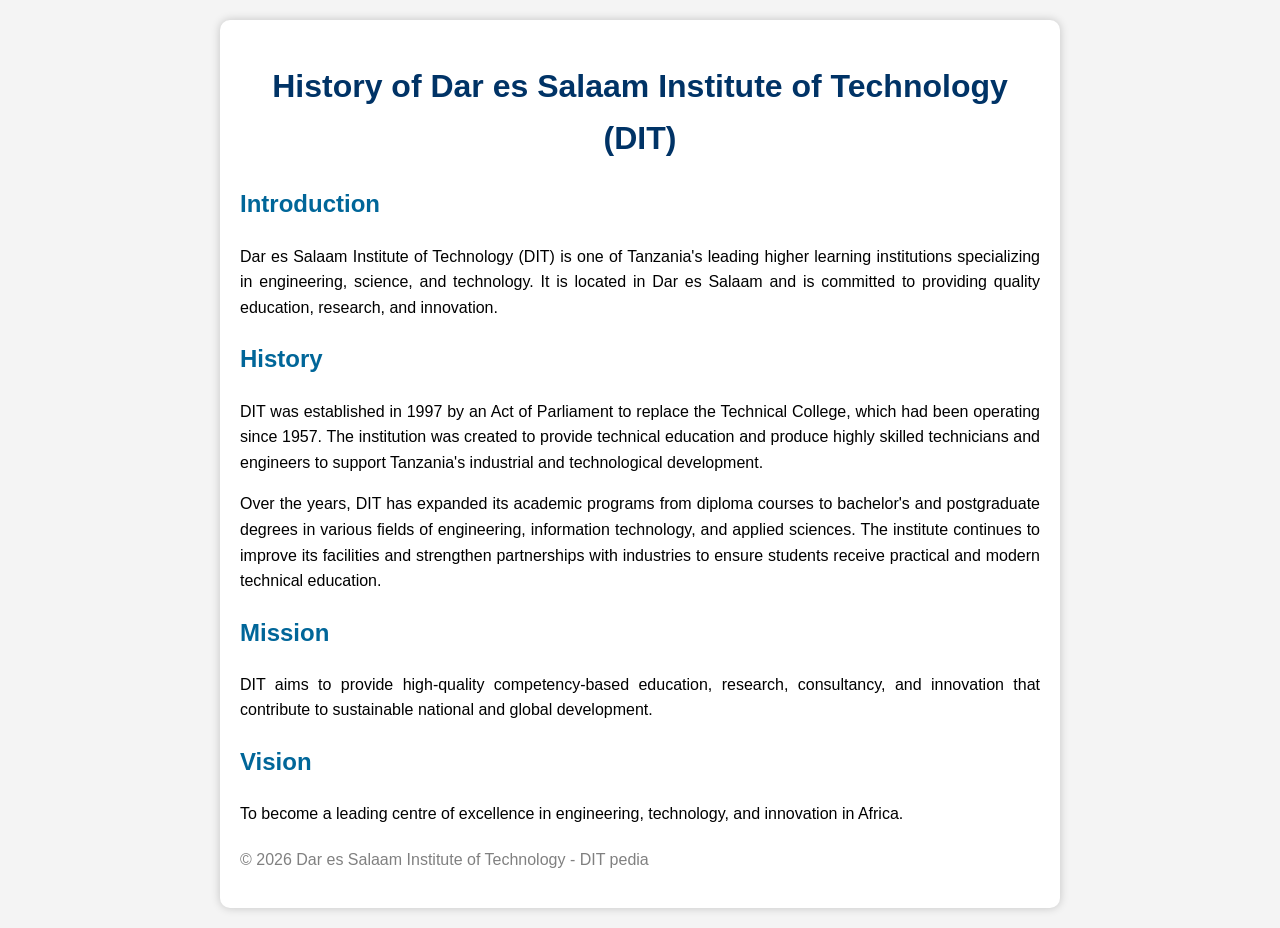
==== index.html @ 34aae6cf "Add files via upload" ====
<!DOCTYPE html>
<html lang="en">
<head>
    <meta charset="UTF-8">
    <meta name="viewport" content="width=device-width, initial-scale=1.0">
    <title>History of Dar es Salaam Institute of Technology (DIT)</title>
    <style>
        body {
            font-family: Arial, sans-serif;
            background-color: #f4f4f4;
            margin: 20px;
            line-height: 1.6;
        }
        .container {
            max-width: 800px;
            margin: auto;
            background: white;
            padding: 20px;
            border-radius: 10px;
            box-shadow: 0 0 10px rgba(0,0,0,0.2);
        }
        h1 {
            color: #003366;
            text-align: center;
        }
        h2 {
            color: #006699;
        }
        p {
            text-align: justify;
        }
        footer {
            text-align: center;
            margin-top: 20px;
            color: gray;
        }
    </style>
</head>
<body>

<div class="container">
    <h1>History of Dar es Salaam Institute of Technology (DIT)</h1>

    <h2>Introduction</h2>
    <p>
        Dar es Salaam Institute of Technology (DIT) is one of Tanzania's leading higher
        learning institutions specializing in engineering, science, and technology.
        It is located in Dar es Salaam and is committed to providing quality education,
        research, and innovation.
    </p>

    <h2>History</h2>
    <p>
        DIT was established in 1997 by an Act of Parliament to replace the Technical
        College, which had been operating since 1957. The institution was created to
        provide technical education and produce highly skilled technicians and engineers
        to support Tanzania's industrial and technological development.
    </p>

    <p>
        Over the years, DIT has expanded its academic programs from diploma courses
        to bachelor's and postgraduate degrees in various fields of engineering,
        information technology, and applied sciences. The institute continues to
        improve its facilities and strengthen partnerships with industries to ensure
        students receive practical and modern technical education.
    </p>

    <h2>Mission</h2>
    <p>
        DIT aims to provide high-quality competency-based education, research,
        consultancy, and innovation that contribute to sustainable national and
        global development.
    </p>

    <h2>Vision</h2>
    <p>
        To become a leading centre of excellence in engineering, technology,
        and innovation in Africa.
    </p>

    <footer>
        <p>&copy; 2026 Dar es Salaam Institute of Technology - DIT pedia</p>
    </footer>
</div>

</body>
</html>
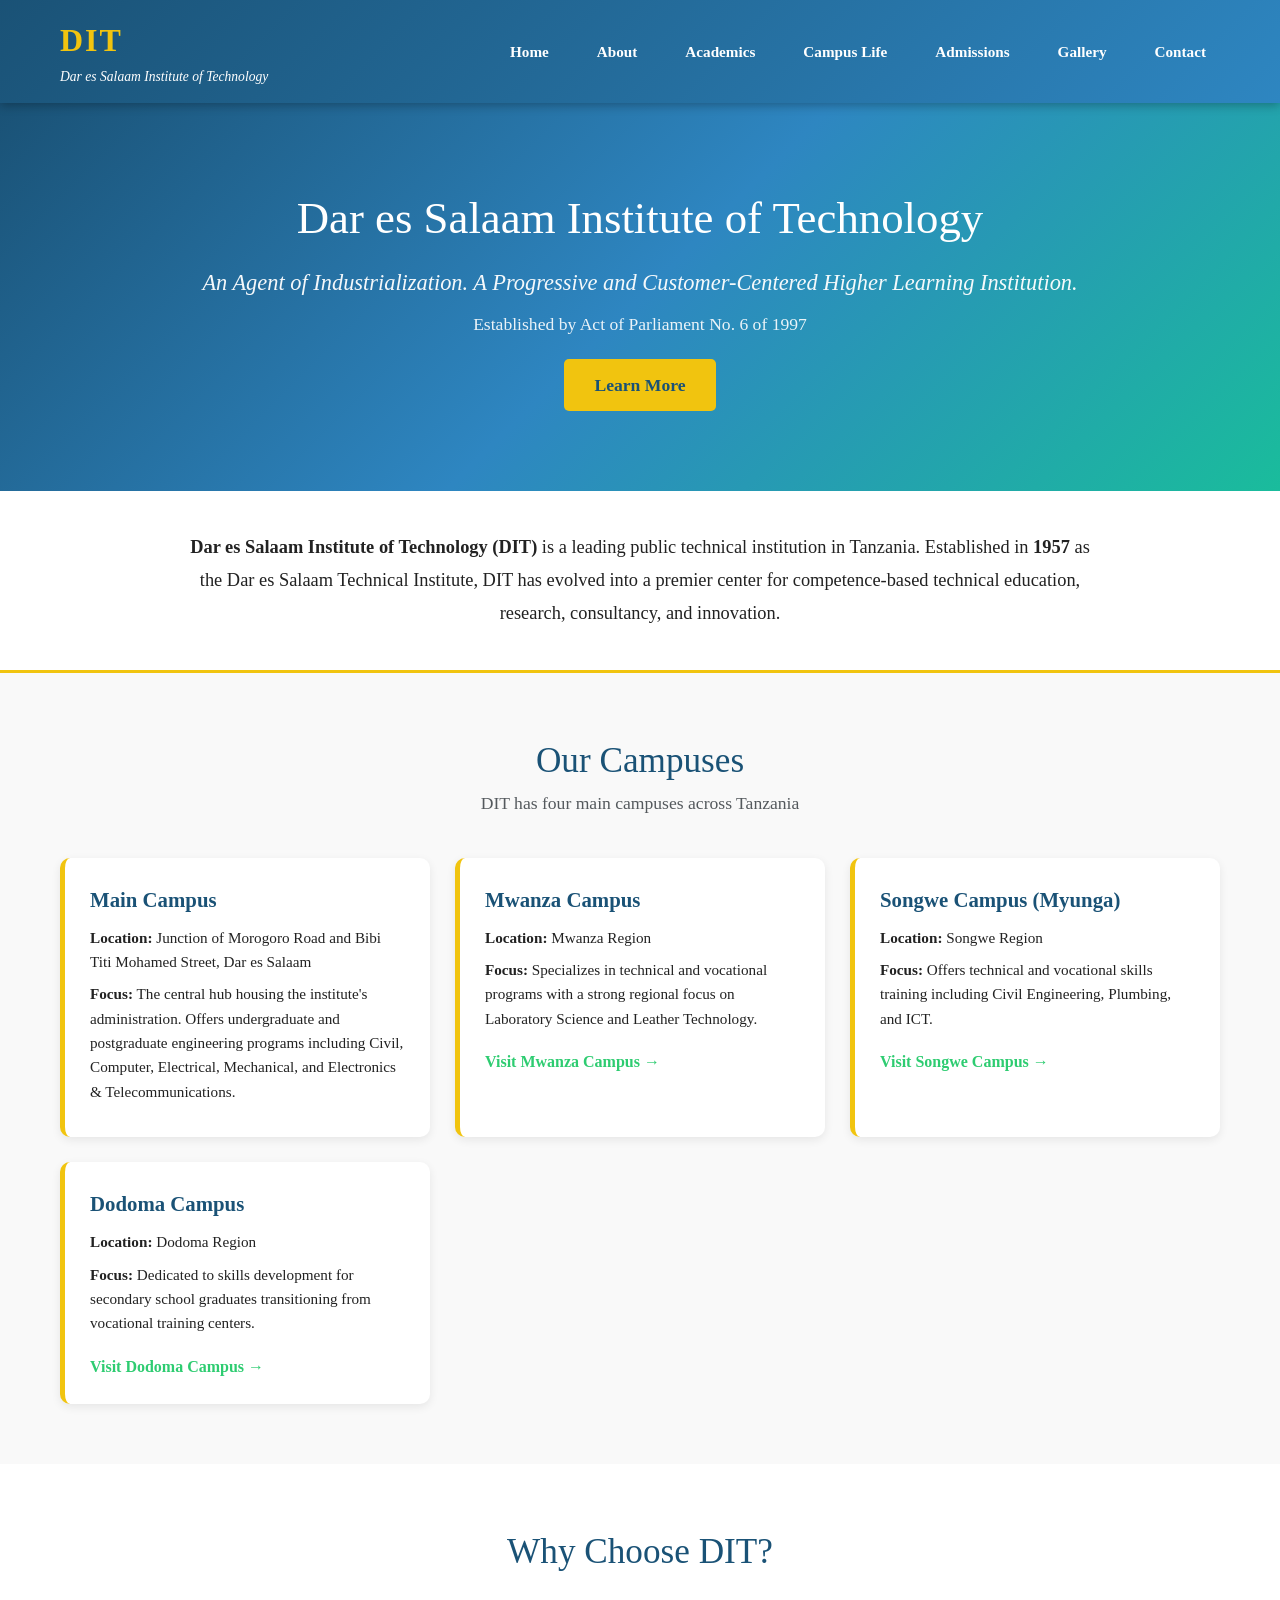
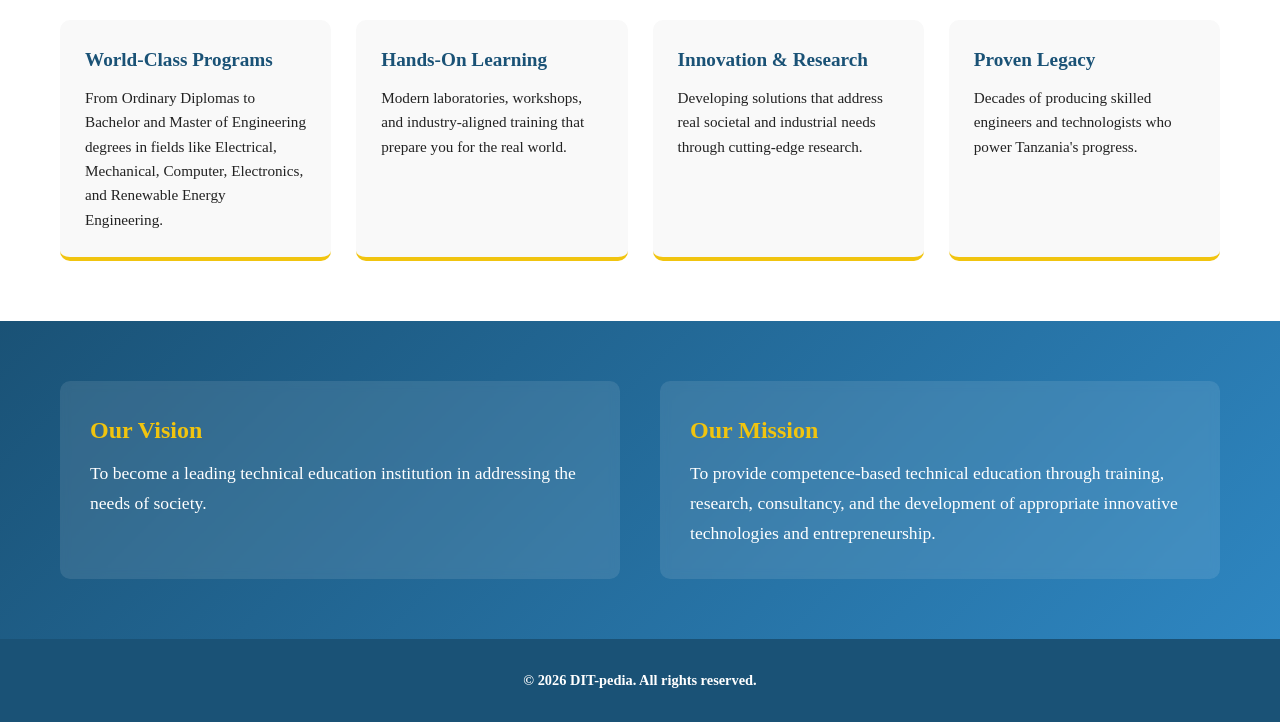
==== commit ffecbf6c: "Rename Home/index.html to index.html" ====
--- a/index.html
+++ b/index.html
@@ -1,87 +1,156 @@
 <!DOCTYPE html>
 <html lang="en">
 <head>
-    <meta charset="UTF-8">
-    <meta name="viewport" content="width=device-width, initial-scale=1.0">
-    <title>History of Dar es Salaam Institute of Technology (DIT)</title>
-    <style>
-        body {
-            font-family: Arial, sans-serif;
-            background-color: #f4f4f4;
-            margin: 20px;
-            line-height: 1.6;
-        }
-        .container {
-            max-width: 800px;
-            margin: auto;
-            background: white;
-            padding: 20px;
-            border-radius: 10px;
-            box-shadow: 0 0 10px rgba(0,0,0,0.2);
-        }
-        h1 {
-            color: #003366;
-            text-align: center;
-        }
-        h2 {
-            color: #006699;
-        }
-        p {
-            text-align: justify;
-        }
-        footer {
-            text-align: center;
-            margin-top: 20px;
-            color: gray;
-        }
-    </style>
+    <meta charset="UTF-8" />
+    <meta name="viewport" content="width=device-width, initial-scale=1.0" />
+    <title>DIT - Dar es Salaam Institute of Technology</title>
+    <link rel="stylesheet" href="css/style.css" />
 </head>
 <body>
 
-<div class="container">
-    <h1>History of Dar es Salaam Institute of Technology (DIT)</h1>
+    <!-- navigation -->
+    <header>
+        <div class="header-container">
+            <div class="logo">
+                <h1>DIT</h1>
+                <span>Dar es Salaam Institute of Technology</span>
+            </div>
+            <nav>
+                <ul>
+                    <li><a href="index.html">Home</a></li>
+                    <li><a href="about.html">About</a></li>
+                    <li><a href="academics.html">Academics</a></li>
+                    <li><a href="campus.html">Campus Life</a></li>
+                    <li><a href="admissions.html">Admissions</a></li>
+                    <li><a href="gallery.html">Gallery</a></li>
+                    <li><a href="contact.html">Contact</a></li>
+                </ul>
+            </nav>
+        </div>
+    </header>
 
-    <h2>Introduction</h2>
-    <p>
-        Dar es Salaam Institute of Technology (DIT) is one of Tanzania's leading higher
-        learning institutions specializing in engineering, science, and technology.
-        It is located in Dar es Salaam and is committed to providing quality education,
-        research, and innovation.
-    </p>
+    <!-- MAIN body -->
+    <main>
 
-    <h2>History</h2>
-    <p>
-        DIT was established in 1997 by an Act of Parliament to replace the Technical
-        College, which had been operating since 1957. The institution was created to
-        provide technical education and produce highly skilled technicians and engineers
-        to support Tanzania's industrial and technological development.
-    </p>
+        <!-- Hero Section -->
+        <section class="hero">
+            <div class="hero-content">
+                <h2>Dar es Salaam Institute of Technology</h2>
+                <p class="tagline">An Agent of Industrialization. A Progressive and Customer-Centered Higher Learning Institution.</p>
+                <p>Established by Act of Parliament No. 6 of 1997</p>
+                <a href="about.html" class="btn">Learn More</a>
+            </div>
+        </section>
 
-    <p>
-        Over the years, DIT has expanded its academic programs from diploma courses
-        to bachelor's and postgraduate degrees in various fields of engineering,
-        information technology, and applied sciences. The institute continues to
-        improve its facilities and strengthen partnerships with industries to ensure
-        students receive practical and modern technical education.
-    </p>
+        <!-- Introductions -->
+        <section class="intro">
+            <div class="container">
+                <p>
+                    <strong>Dar es Salaam Institute of Technology (DIT)</strong> is a leading public technical institution in Tanzania. 
+                    Established in <strong>1957</strong> as the Dar es Salaam Technical Institute, DIT has evolved into a premier center 
+                    for competence-based technical education, research, consultancy, and innovation.
+                </p>
+            </div>
+        </section>
 
-    <h2>Mission</h2>
-    <p>
-        DIT aims to provide high-quality competency-based education, research,
-        consultancy, and innovation that contribute to sustainable national and
-        global development.
-    </p>
+        <!-- Campuses Section -->
+        <section class="campuses">
+            <div class="container">
+                <h2>Our Campuses</h2>
+                <p class="section-sub">DIT has four main campuses across Tanzania</p>
 
-    <h2>Vision</h2>
-    <p>
-        To become a leading centre of excellence in engineering, technology,
-        and innovation in Africa.
-    </p>
+                <div class="campus-grid">
 
+                    <!-- Main Campus -->
+                    <div class="campus-card">
+                        <h3> Main Campus</h3>
+                        <p><strong>Location:</strong> Junction of Morogoro Road and Bibi Titi Mohamed Street, Dar es Salaam</p>
+                        <p><strong>Focus:</strong> The central hub housing the institute's administration. Offers undergraduate and postgraduate engineering programs including Civil, Computer, Electrical, Mechanical, and Electronics & Telecommunications.</p>
+                    </div>
+
+                    <!--  Mwanza Campus -->
+                    <div class="campus-card">
+                        <h3>Mwanza Campus</h3>
+                        <p><strong>Location:</strong> Mwanza Region</p>
+                        <p><strong>Focus:</strong> Specializes in technical and vocational programs with a strong regional focus on Laboratory Science and Leather Technology.</p>
+                        <a href="https://www.dit.ac.tz/stats_webull/campuses/1Mwanza%20Campus" target="_blank" class="campus-link">Visit Mwanza Campus →</a>
+                    </div>
+
+                    <!-- Songwe Campus -->
+                    <div class="campus-card">
+                        <h3>Songwe Campus (Myunga)</h3>
+                        <p><strong>Location:</strong> Songwe Region</p>
+                        <p><strong>Focus:</strong> Offers technical and vocational skills training including Civil Engineering, Plumbing, and ICT.</p>
+                        <a href="https://www.dit.ac.tz/stats_webull/campuses/2Songwe%20Campus" target="_blank" class="campus-link">Visit Songwe Campus →</a>
+                    </div>
+
+                    <!--  Dodoma Campus -->
+                    <div class="campus-card">
+                        <h3> Dodoma Campus</h3>
+                        <p><strong>Location:</strong> Dodoma Region</p>
+                        <p><strong>Focus:</strong> Dedicated to skills development for secondary school graduates transitioning from vocational training centers.</p>
+                        <a href="https://www.dit.ac.tz/stats_webull/campuses/3Dodoma%20Technical%20College" target="_blank" class="campus-link">Visit Dodoma Campus →</a>
+                    </div>
+
+                </div>
+            </div>
+        </section>
+
+        <!-- sababu s -->
+        <section class="why-choose">
+            <div class="container">
+                <h2>Why Choose DIT?</h2>
+                <div class="features-grid">
+
+                    <div class="feature">
+                        <h3> World-Class Programs</h3>
+                        <p>From Ordinary Diplomas to Bachelor and Master of Engineering degrees in fields like Electrical, Mechanical, Computer, Electronics, and Renewable Energy Engineering.</p>
+                    </div>
+
+                    <div class="feature">
+                        <h3> Hands-On Learning</h3>
+                        <p>Modern laboratories, workshops, and industry-aligned training that prepare you for the real world.</p>
+                    </div>
+
+                    <div class="feature">
+                        <h3> Innovation & Research</h3>
+                        <p>Developing solutions that address real societal and industrial needs through cutting-edge research.</p>
+                    </div>
+
+                    <div class="feature">
+                        <h3> Proven Legacy</h3>
+                        <p>Decades of producing skilled engineers and technologists who power Tanzania's progress.</p>
+                    </div>
+
+                </div>
+            </div>
+        </section>
+
+        <!-- Vision na Mission -->
+        <section class="vision-mission">
+            <div class="container">
+                <div class="vm-grid">
+                    <div class="vision">
+                        <h3> Our Vision</h3>
+                        <p>To become a leading technical education institution in addressing the needs of society.</p>
+                    </div>
+                    <div class="mission">
+                        <h3> Our Mission</h3>
+                        <p>To provide competence-based technical education through training, research, consultancy, and the development of appropriate innovative technologies and entrepreneurship.</p>
+                    </div>
+                </div>
+            </div>
+        </section>
+
+    </main>
+
+    <!--  ending -->
     <footer>
-        <p>&copy; 2026 Dar es Salaam Institute of Technology - DIT pedia</p>
+        <div class="footer-container">
+            <p>&copy; 2026 DIT-pedia. All rights reserved.</p>
+          
+        </div>
     </footer>
-</div>
 
 </body>
-</html>+</html>
--- a/css/style.css
+++ b/css/style.css
@@ -0,0 +1,983 @@
+/* ============================================
+   DAR ES SALAAM INSTITUTE OF TECHNOLOGY
+   Main Stylesheet - style.css
+   Tanzanian Colors: Green, Yellow, Black, Blue
+   ============================================ */
+
+/* ===== RESET & BASE ===== */
+* {
+    margin: 0;
+    padding: 0;
+    box-sizing: border-box;
+}
+
+body {
+    font-family: 'Georgia', 'Times New Roman', serif;
+    background: #f5f5f5;
+    color: #222;
+    line-height: 1.6;
+}
+
+a {
+    color: #1a5276;
+    text-decoration: none;
+    transition: color 0.3s ease;
+}
+
+a:hover {
+    color: #2ecc71;
+    text-decoration: underline;
+}
+
+.container {
+    max-width: 1200px;
+    margin: 0 auto;
+    padding: 0 20px;
+}
+
+/* ===== HEADER ===== */
+header {
+    background: linear-gradient(135deg, #1a5276 0%, #2e86c1 100%);
+    padding: 15px 0;
+    position: sticky;
+    top: 0;
+    z-index: 1000;
+    box-shadow: 0 2px 10px rgba(0, 0, 0, 0.3);
+}
+
+.header-container {
+    max-width: 1200px;
+    margin: 0 auto;
+    padding: 0 20px;
+    display: flex;
+    justify-content: space-between;
+    align-items: center;
+    flex-wrap: wrap;
+}
+
+.logo h1 {
+    color: #f1c40f;
+    font-size: 2rem;
+    font-weight: bold;
+    font-family: 'Times New Roman', serif;
+    letter-spacing: 2px;
+}
+
+.logo span {
+    color: #ffffff;
+    font-size: 0.85rem;
+    display: block;
+    font-style: italic;
+}
+
+/* ===== NAVIGATION ===== */
+nav ul {
+    list-style: none;
+    display: flex;
+    gap: 20px;
+    flex-wrap: wrap;
+}
+
+nav ul li a {
+    color: #ffffff;
+    font-weight: bold;
+    font-size: 0.95rem;
+    padding: 8px 14px;
+    border-radius: 5px;
+    transition: all 0.3s ease;
+}
+
+nav ul li a:hover {
+    background: #f1c40f;
+    color: #1a5276;
+    text-decoration: none;
+}
+
+nav ul li a.active {
+    background: #f1c40f;
+    color: #1a5276;
+}
+
+/* ===== PAGE TITLE ===== */
+.page-title {
+    background: linear-gradient(135deg, #1a5276 0%, #2e86c1 100%);
+    color: #ffffff;
+    padding: 50px 0 40px 0;
+    text-align: center;
+}
+
+.page-title h1 {
+    font-size: 2.8rem;
+    font-weight: normal;
+    font-family: 'Times New Roman', serif;
+}
+
+.page-title p {
+    font-size: 1.2rem;
+    opacity: 0.9;
+    margin-top: 8px;
+}
+
+/* ===== BUTTONS ===== */
+.btn {
+    display: inline-block;
+    background: #f1c40f;
+    color: #1a5276;
+    padding: 12px 30px;
+    border-radius: 5px;
+    font-weight: bold;
+    font-size: 1.1rem;
+    transition: all 0.3s ease;
+    border: none;
+    cursor: pointer;
+}
+
+.btn:hover {
+    background: #2ecc71;
+    color: #ffffff;
+    text-decoration: none;
+    transform: translateY(-2px);
+    box-shadow: 0 5px 15px rgba(46, 204, 113, 0.4);
+}
+
+/* ===== HOME PAGE ===== */
+
+/* Hero Section */
+.hero {
+    background: linear-gradient(135deg, #1a5276 0%, #2e86c1 50%, #1abc9c 100%);
+    color: #ffffff;
+    padding: 80px 20px;
+    text-align: center;
+}
+
+.hero-content h2 {
+    font-size: 2.8rem;
+    font-weight: normal;
+    font-family: 'Times New Roman', serif;
+    margin-bottom: 10px;
+}
+
+.hero-content .tagline {
+    font-size: 1.4rem;
+    font-style: italic;
+    margin-bottom: 10px;
+    opacity: 0.95;
+}
+
+.hero-content p {
+    font-size: 1.1rem;
+    margin-bottom: 20px;
+    opacity: 0.9;
+}
+
+/* Intro Section */
+.intro {
+    padding: 40px 0;
+    background: #ffffff;
+    border-bottom: 3px solid #f1c40f;
+}
+
+.intro p {
+    font-size: 1.15rem;
+    text-align: center;
+    max-width: 900px;
+    margin: 0 auto;
+    line-height: 1.8;
+}
+
+/* Campuses Section */
+.campuses {
+    padding: 60px 0;
+    background: #f9f9f9;
+}
+
+.campuses h2 {
+    text-align: center;
+    font-size: 2.2rem;
+    font-weight: normal;
+    font-family: 'Times New Roman', serif;
+    color: #1a5276;
+}
+
+.campuses .section-sub {
+    text-align: center;
+    font-size: 1.1rem;
+    color: #54595d;
+    margin-bottom: 40px;
+}
+
+.campus-grid {
+    display: grid;
+    grid-template-columns: repeat(auto-fit, minmax(280px, 1fr));
+    gap: 25px;
+}
+
+.campus-card {
+    background: #ffffff;
+    padding: 25px;
+    border-radius: 10px;
+    box-shadow: 0 3px 10px rgba(0, 0, 0, 0.08);
+    border-left: 5px solid #f1c40f;
+    transition: all 0.3s ease;
+}
+
+.campus-card:hover {
+    transform: translateY(-5px);
+    box-shadow: 0 8px 25px rgba(0, 0, 0, 0.12);
+}
+
+.campus-card h3 {
+    color: #1a5276;
+    font-size: 1.3rem;
+    margin-bottom: 10px;
+}
+
+.campus-card p {
+    margin-bottom: 8px;
+    font-size: 0.95rem;
+}
+
+.campus-link {
+    display: inline-block;
+    margin-top: 10px;
+    color: #2ecc71;
+    font-weight: bold;
+}
+
+.campus-link:hover {
+    color: #1a5276;
+}
+
+/* Why Choose DIT */
+.why-choose {
+    padding: 60px 0;
+    background: #ffffff;
+}
+
+.why-choose h2 {
+    text-align: center;
+    font-size: 2.2rem;
+    font-weight: normal;
+    font-family: 'Times New Roman', serif;
+    color: #1a5276;
+    margin-bottom: 40px;
+}
+
+.features-grid {
+    display: grid;
+    grid-template-columns: repeat(auto-fit, minmax(250px, 1fr));
+    gap: 25px;
+}
+
+.feature {
+    background: #f9f9f9;
+    padding: 25px;
+    border-radius: 10px;
+    border-bottom: 4px solid #f1c40f;
+    transition: all 0.3s ease;
+}
+
+.feature:hover {
+    background: #1a5276;
+    color: #ffffff;
+    transform: scale(1.02);
+}
+
+.feature:hover h3 {
+    color: #f1c40f;
+}
+
+.feature h3 {
+    color: #1a5276;
+    margin-bottom: 10px;
+    font-size: 1.2rem;
+}
+
+.feature p {
+    font-size: 0.95rem;
+}
+
+/* Vision & Mission */
+.vision-mission {
+    padding: 60px 0;
+    background: linear-gradient(135deg, #1a5276 0%, #2e86c1 100%);
+    color: #ffffff;
+}
+
+.vm-grid {
+    display: grid;
+    grid-template-columns: 1fr 1fr;
+    gap: 40px;
+}
+
+.vision, .mission {
+    background: rgba(255, 255, 255, 0.1);
+    padding: 30px;
+    border-radius: 10px;
+    backdrop-filter: blur(5px);
+}
+
+.vision h3, .mission h3 {
+    color: #f1c40f;
+    font-size: 1.5rem;
+    margin-bottom: 10px;
+}
+
+.vision p, .mission p {
+    font-size: 1.1rem;
+    line-height: 1.7;
+}
+
+/* ===== ABOUT PAGE ===== */
+.overview, .history, .values, .leadership, .accreditation, .campuses-overview {
+    padding: 40px 0;
+    background: #ffffff;
+    border-bottom: 1px solid #eee;
+}
+
+.overview h2, .history h2, .values h2, .leadership h2, 
+.accreditation h2, .campuses-overview h2 {
+    font-size: 1.8rem;
+    font-weight: normal;
+    font-family: 'Times New Roman', serif;
+    color: #1a5276;
+    border-bottom: 3px solid #f1c40f;
+    padding-bottom: 8px;
+    margin-bottom: 20px;
+}
+
+.values ul, .accreditation ul {
+    list-style: none;
+    padding: 0;
+}
+
+.values ul li, .accreditation ul li {
+    padding: 8px 0;
+    border-bottom: 1px solid #eee;
+    font-size: 1rem;
+}
+
+.values ul li:last-child, .accreditation ul li:last-child {
+    border-bottom: none;
+}
+
+/* ===== ACADEMICS PAGE ===== */
+.academics-overview {
+    padding: 40px 0;
+    background: #ffffff;
+}
+
+.academics-overview h2 {
+    font-size: 1.8rem;
+    font-weight: normal;
+    font-family: 'Times New Roman', serif;
+    color: #1a5276;
+    border-bottom: 3px solid #f1c40f;
+    padding-bottom: 8px;
+    margin-bottom: 20px;
+}
+
+.programs-section {
+    padding: 40px 0;
+    background: #ffffff;
+    border-bottom: 1px solid #eee;
+}
+
+.programs-section.alt-bg {
+    background: #f9f9f9;
+}
+
+.programs-section h2 {
+    font-size: 1.8rem;
+    font-weight: normal;
+    font-family: 'Times New Roman', serif;
+    color: #1a5276;
+    margin-bottom: 5px;
+}
+
+.programs-section p {
+    color: #54595d;
+    margin-bottom: 20px;
+}
+
+.program-list {
+    list-style: none;
+    padding: 0;
+    display: grid;
+    grid-template-columns: repeat(auto-fit, minmax(300px, 1fr));
+    gap: 10px;
+}
+
+.program-list li {
+    padding: 10px 15px;
+    background: #f9f9f9;
+    border-radius: 5px;
+    border-left: 4px solid #2ecc71;
+    font-size: 0.95rem;
+    transition: all 0.3s ease;
+}
+
+.program-list li:hover {
+    background: #1a5276;
+    color: #ffffff;
+    border-left-color: #f1c40f;
+}
+
+/* ===== CAMPUS PAGE ===== */
+.campus-detail {
+    padding: 50px 0;
+    background: #ffffff;
+    border-bottom: 1px solid #eee;
+}
+
+.campus-detail.alt-bg {
+    background: #f9f9f9;
+}
+
+.campus-content {
+    display: flex;
+    gap: 40px;
+    align-items: center;
+}
+
+.campus-content.reverse {
+    flex-direction: row-reverse;
+}
+
+.campus-text {
+    flex: 1;
+}
+
+.campus-text h2 {
+    font-size: 1.8rem;
+    font-weight: normal;
+    font-family: 'Times New Roman', serif;
+    color: #1a5276;
+}
+
+.campus-text .campus-location {
+    color: #54595d;
+    font-size: 1rem;
+    margin-bottom: 15px;
+}
+
+.campus-text p {
+    font-size: 1rem;
+    margin-bottom: 15px;
+}
+
+.campus-btn {
+    display: inline-block;
+    background: #1a5276;
+    color: #ffffff;
+    padding: 10px 25px;
+    border-radius: 5px;
+    font-weight: bold;
+    transition: all 0.3s ease;
+}
+
+.campus-btn:hover {
+    background: #f1c40f;
+    color: #1a5276;
+    text-decoration: none;
+}
+
+.campus-image {
+    flex: 0 0 400px;
+}
+
+.campus-image img {
+    width: 100%;
+    height: 250px;
+    object-fit: cover;
+    border-radius: 10px;
+    box-shadow: 0 5px 20px rgba(0, 0, 0, 0.15);
+}
+
+/* Campus Summary */
+.campus-summary {
+    padding: 50px 0;
+    background: linear-gradient(135deg, #1a5276 0%, #2e86c1 100%);
+    color: #ffffff;
+}
+
+.summary-box {
+    text-align: center;
+}
+
+.summary-box h3 {
+    font-size: 1.8rem;
+    font-weight: normal;
+    font-family: 'Times New Roman', serif;
+    margin-bottom: 20px;
+}
+
+.summary-grid {
+    display: grid;
+    grid-template-columns: repeat(auto-fit, minmax(150px, 1fr));
+    gap: 20px;
+    margin-bottom: 20px;
+}
+
+.summary-item {
+    background: rgba(255, 255, 255, 0.1);
+    padding: 15px;
+    border-radius: 8px;
+}
+
+.summary-item strong {
+    display: block;
+    color: #f1c40f;
+}
+
+.summary-item span {
+    font-size: 0.9rem;
+    opacity: 0.9;
+}
+
+.summary-note {
+    font-size: 1.05rem;
+    opacity: 0.95;
+    max-width: 800px;
+    margin: 20px auto 0;
+    font-style: italic;
+}
+
+/* ===== ADMISSIONS PAGE ===== */
+.apply-now {
+    padding: 40px 0;
+    background: #ffffff;
+}
+
+.apply-box {
+    background: linear-gradient(135deg, #2ecc71 0%, #27ae60 100%);
+    color: #ffffff;
+    padding: 40px;
+    text-align: center;
+    border-radius: 10px;
+}
+
+.apply-box h2 {
+    font-size: 2rem;
+    font-family: 'Times New Roman', serif;
+}
+
+.apply-box p {
+    font-size: 1.1rem;
+    margin-bottom: 20px;
+    opacity: 0.95;
+}
+
+.apply-btn {
+    display: inline-block;
+    background: #f1c40f;
+    color: #1a5276;
+    padding: 15px 40px;
+    border-radius: 5px;
+    font-weight: bold;
+    font-size: 1.2rem;
+    transition: all 0.3s ease;
+}
+
+.apply-btn:hover {
+    background: #ffffff;
+    color: #1a5276;
+    text-decoration: none;
+    transform: scale(1.05);
+}
+
+.requirements {
+    padding: 50px 0;
+    background: #f9f9f9;
+}
+
+.requirements h2 {
+    font-size: 2rem;
+    font-weight: normal;
+    font-family: 'Times New Roman', serif;
+    color: #1a5276;
+    text-align: center;
+}
+
+.requirements .section-sub {
+    text-align: center;
+    color: #54595d;
+    margin-bottom: 30px;
+}
+
+.requirement-card {
+    background: #ffffff;
+    padding: 30px;
+    border-radius: 10px;
+    margin-bottom: 25px;
+    box-shadow: 0 3px 10px rgba(0, 0, 0, 0.08);
+    border-left: 5px solid #2ecc71;
+}
+
+.requirement-card h3 {
+    color: #1a5276;
+    font-size: 1.4rem;
+    font-family: 'Times New Roman', serif;
+}
+
+.requirement-card h4 {
+    color: #1a5276;
+    margin-top: 15px;
+    font-size: 1.1rem;
+}
+
+.requirement-card ul {
+    list-style: none;
+    padding: 0;
+}
+
+.requirement-card ul li {
+    padding: 5px 0;
+    padding-left: 20px;
+    position: relative;
+}
+
+.requirement-card ul li::before {
+    content: "▸";
+    position: absolute;
+    left: 0;
+    color: #2ecc71;
+}
+
+.requirement-card ul ul {
+    padding-left: 20px;
+}
+
+.requirement-card .note {
+    background: #fef9e7;
+    padding: 12px 18px;
+    border-radius: 5px;
+    border-left: 4px solid #f1c40f;
+    margin-top: 12px;
+}
+
+/* ===== GALLERY PAGE ===== */
+.gallery-section {
+    padding: 50px 0;
+    background: #ffffff;
+}
+
+.gallery-grid {
+    display: grid;
+    grid-template-columns: repeat(auto-fit, minmax(300px, 1fr));
+    gap: 25px;
+}
+
+.gallery-item {
+    background: #ffffff;
+    border-radius: 10px;
+    overflow: hidden;
+    box-shadow: 0 3px 15px rgba(0, 0, 0, 0.08);
+    transition: all 0.3s ease;
+}
+
+.gallery-item:hover {
+    transform: translateY(-8px);
+    box-shadow: 0 8px 30px rgba(0, 0, 0, 0.15);
+}
+
+.gallery-item img {
+    width: 100%;
+    height: 220px;
+    object-fit: cover;
+    display: block;
+}
+
+.gallery-caption {
+    padding: 15px 20px;
+}
+
+.gallery-caption h3 {
+    color: #1a5276;
+    font-size: 1.1rem;
+    font-family: 'Times New Roman', serif;
+}
+
+.gallery-caption p {
+    color: #54595d;
+    font-size: 0.9rem;
+}
+
+/* ===== CONTACT PAGE ===== */
+.contact-section {
+    padding: 50px 0;
+    background: #ffffff;
+}
+
+.contact-grid {
+    display: grid;
+    grid-template-columns: 1fr 1fr;
+    gap: 40px;
+}
+
+.contact-info h2 {
+    font-size: 1.8rem;
+    font-weight: normal;
+    font-family: 'Times New Roman', serif;
+    color: #1a5276;
+    border-bottom: 3px solid #f1c40f;
+    padding-bottom: 8px;
+    margin-bottom: 20px;
+}
+
+.contact-item {
+    margin-bottom: 25px;
+}
+
+.contact-item h3 {
+    color: #1a5276;
+    font-size: 1.1rem;
+    margin-bottom: 5px;
+}
+
+.contact-item p {
+    font-size: 0.95rem;
+    line-height: 1.8;
+}
+
+.contact-item a {
+    color: #2ecc71;
+    font-weight: bold;
+}
+
+.contact-item a:hover {
+    color: #1a5276;
+}
+
+.social-links {
+    display: flex;
+    gap: 15px;
+    flex-wrap: wrap;
+}
+
+.social-links a {
+    background: #1a5276;
+    color: #ffffff;
+    padding: 8px 18px;
+    border-radius: 5px;
+    font-size: 0.9rem;
+    transition: all 0.3s ease;
+}
+
+.social-links a:hover {
+    background: #f1c40f;
+    color: #1a5276;
+    text-decoration: none;
+}
+
+.contact-item .note {
+    color: #54595d;
+    font-size: 0.85rem;
+    margin-top: 5px;
+    font-style: italic;
+}
+
+/* Map */
+.contact-map h2 {
+    font-size: 1.8rem;
+    font-weight: normal;
+    font-family: 'Times New Roman', serif;
+    color: #1a5276;
+    border-bottom: 3px solid #f1c40f;
+    padding-bottom: 8px;
+    margin-bottom: 20px;
+}
+
+.map-container {
+    border-radius: 10px;
+    overflow: hidden;
+    box-shadow: 0 3px 15px rgba(0, 0, 0, 0.1);
+}
+
+.map-container iframe {
+    display: block;
+}
+
+.map-note {
+    margin-top: 12px;
+    font-size: 0.95rem;
+    color: #54595d;
+}
+
+/* ===== REFERENCE BOX ===== */
+.reference-section {
+    padding: 30px 0 50px 0;
+    background: #f9f9f9;
+}
+
+.reference-box {
+    background: #fef9e7;
+    padding: 20px 25px;
+    border-radius: 8px;
+    border-left: 5px solid #f1c40f;
+}
+
+.reference-box p {
+    margin-bottom: 8px;
+}
+
+.reference-box a {
+    color: #1a5276;
+    font-weight: bold;
+}
+
+.reference-box a:hover {
+    color: #2ecc71;
+}
+
+/* ===== FOOTER ===== */
+footer {
+    background: #1a5276;
+    color: #ffffff;
+    padding: 25px 0;
+    text-align: center;
+}
+
+.footer-container p {
+    margin: 5px 0;
+    font-size: 0.9rem;
+    opacity: 0.85;
+}
+
+.footer-container p:first-child {
+    font-weight: bold;
+    opacity: 1;
+}
+
+/* ===== RESPONSIVE DESIGN ===== */
+@media (max-width: 1024px) {
+    .campus-content {
+        flex-direction: column;
+    }
+    
+    .campus-content.reverse {
+        flex-direction: column;
+    }
+    
+    .campus-image {
+        flex: 1 1 100%;
+        width: 100%;
+    }
+    
+    .contact-grid {
+        grid-template-columns: 1fr;
+    }
+}
+
+@media (max-width: 768px) {
+    /* Header */
+    .header-container {
+        flex-direction: column;
+        text-align: center;
+    }
+    
+    nav ul {
+        justify-content: center;
+        gap: 10px;
+        margin-top: 10px;
+    }
+    
+    nav ul li a {
+        font-size: 0.8rem;
+        padding: 5px 10px;
+    }
+    
+    /* Hero */
+    .hero {
+        padding: 50px 20px;
+    }
+    
+    .hero-content h2 {
+        font-size: 2rem;
+    }
+    
+    .hero-content .tagline {
+        font-size: 1.1rem;
+    }
+    
+    /* Page Title */
+    .page-title h1 {
+        font-size: 2rem;
+    }
+    
+    /* Grids */
+    .vm-grid {
+        grid-template-columns: 1fr;
+    }
+    
+    .program-list {
+        grid-template-columns: 1fr;
+    }
+    
+    .gallery-grid {
+        grid-template-columns: repeat(auto-fit, minmax(250px, 1fr));
+    }
+    
+    /* Campus Image */
+    .campus-image img {
+        height: 200px;
+    }
+    
+    /* Apply Box */
+    .apply-box {
+        padding: 25px;
+    }
+    
+    .apply-box h2 {
+        font-size: 1.5rem;
+    }
+    
+    /* Feature */
+    .feature:hover {
+        transform: none;
+    }
+    
+    /* Gallery Item */
+    .gallery-item img {
+        height: 180px;
+    }
+}
+
+@media (max-width: 480px) {
+    .logo h1 {
+        font-size: 1.5rem;
+    }
+    
+    .hero-content h2 {
+        font-size: 1.5rem;
+    }
+    
+    .page-title h1 {
+        font-size: 1.5rem;
+    }
+    
+    .campus-grid {
+        grid-template-columns: 1fr;
+    }
+    
+    .features-grid {
+        grid-template-columns: 1fr;
+    }
+    
+    .summary-grid {
+        grid-template-columns: 1fr 1fr;
+    }
+    
+    .requirement-card {
+        padding: 20px;
+    }
+    
+    .social-links {
+        gap: 10px;
+    }
+    
+    .social-links a {
+        padding: 6px 12px;
+        font-size: 0.8rem;
+    }
+  }
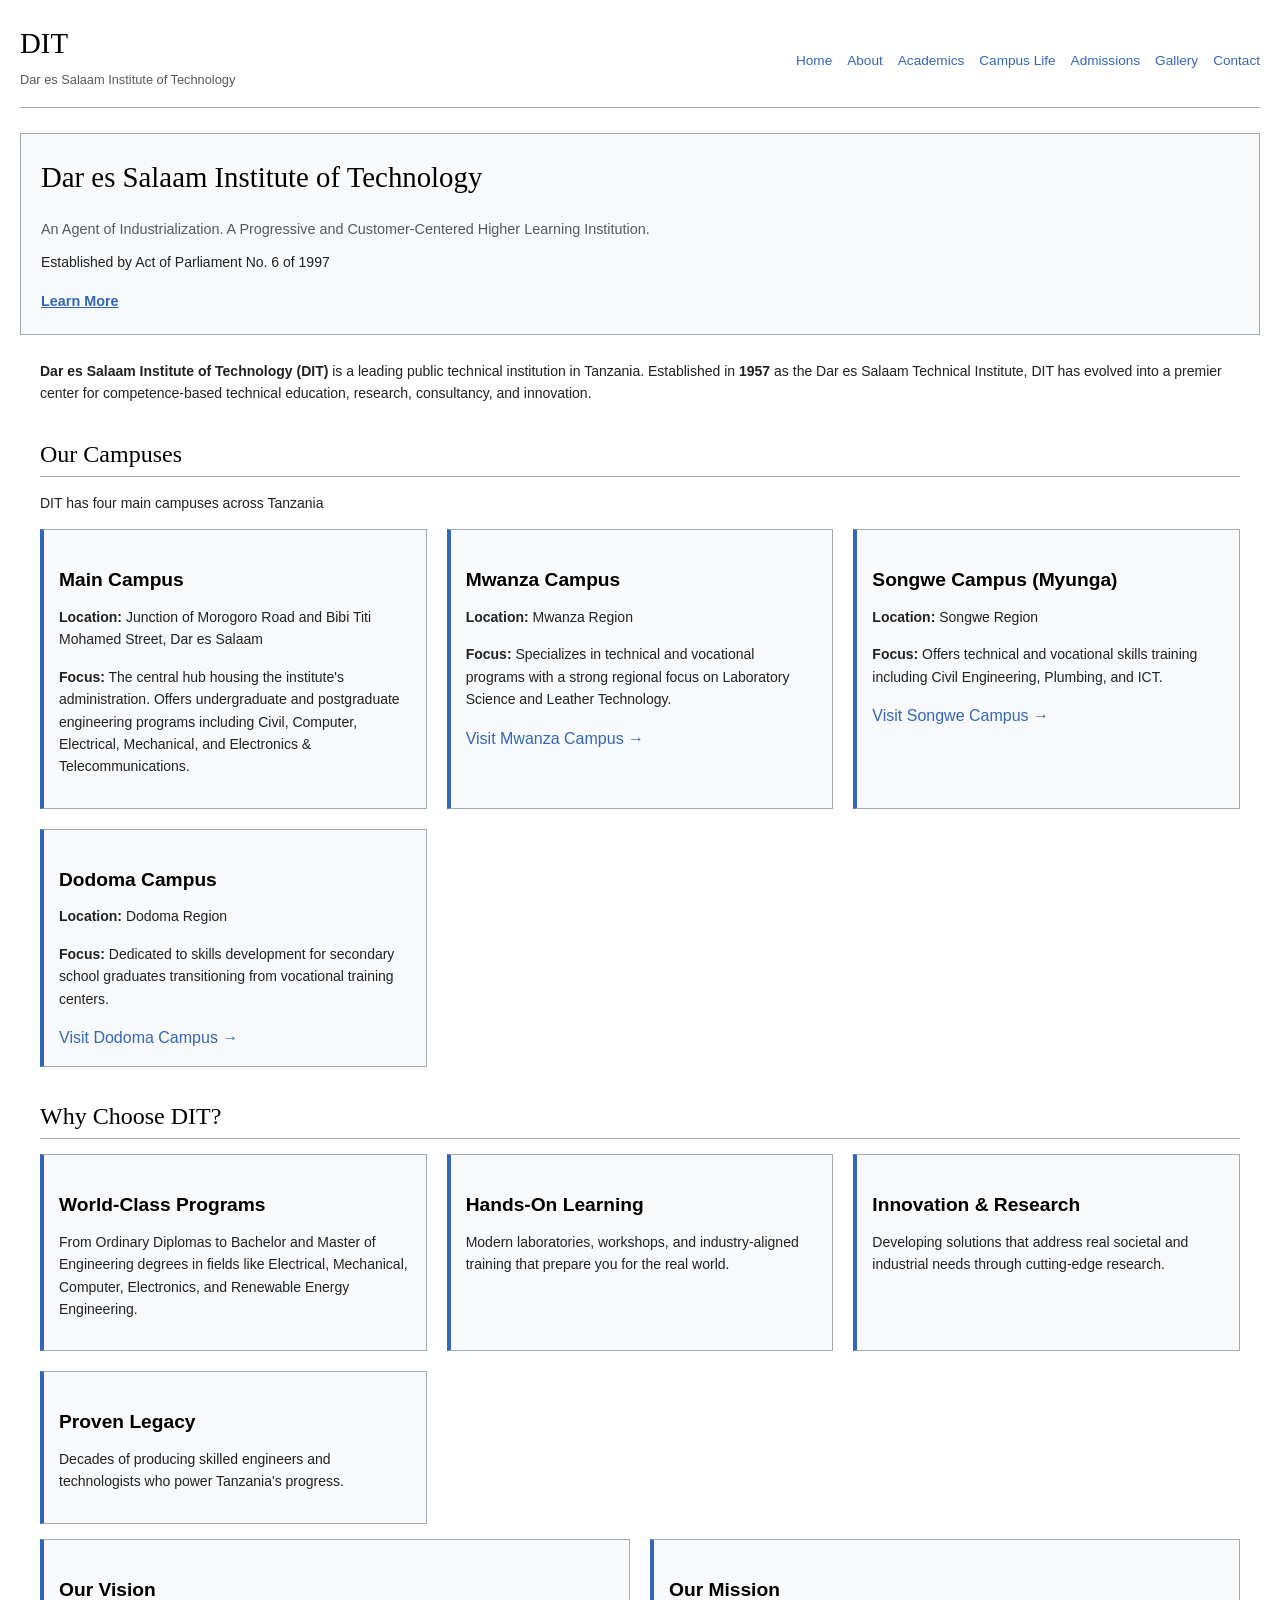
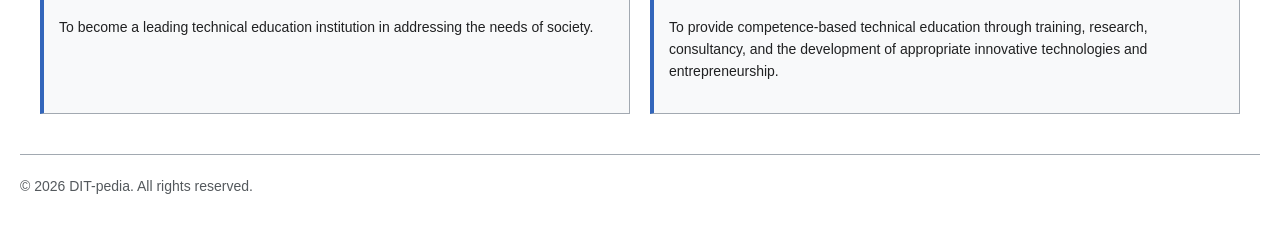
==== commit ac32298c: "Update index.html" ====
--- a/index.html
+++ b/index.html
@@ -29,10 +29,10 @@
         </div>
     </header>
 
-    <!-- MAIN body -->
+    <!-- body-->
     <main>
 
-        <!-- Hero Section -->
+        <!--slogan -->
         <section class="hero">
             <div class="hero-content">
                 <h2>Dar es Salaam Institute of Technology</h2>
--- a/css/style.css
+++ b/css/style.css
@@ -1,7 +1,6 @@
 /* ============================================
    DAR ES SALAAM INSTITUTE OF TECHNOLOGY
-   Main Stylesheet - style.css
-   Tanzanian Colors: Green, Yellow, Black, Blue
+   Wikipedia-Style Minimalistic Stylesheet
    ============================================ */
 
 /* ===== RESET & BASE ===== */
@@ -12,972 +11,210 @@
 }
 
 body {
-    font-family: 'Georgia', 'Times New Roman', serif;
-    background: #f5f5f5;
-    color: #222;
+    font-family: sans-serif; /* Wikipedia uses clean system sans-serif */
+    background-color: #ffffff;
+    color: #202122; /* Wikipedia's exact text color */
     line-height: 1.6;
-}
-
-a {
-    color: #1a5276;
-    text-decoration: none;
-    transition: color 0.3s ease;
-}
-
-a:hover {
-    color: #2ecc71;
-    text-decoration: underline;
+    padding: 20px;
 }
 
 .container {
     max-width: 1200px;
     margin: 0 auto;
-    padding: 0 20px;
-}
-
-/* ===== HEADER ===== */
+    background: #ffffff;
+}
+
+/* ===== LINKS (Classic Wiki Blue) ===== */
+a {
+    color: #36b;
+    text-decoration: none;
+}
+
+a:hover {
+    text-decoration: underline;
+}
+
+a:visited {
+    color: #5b286f;
+}
+
+/* ===== HEADER & NAVIGATION ===== */
 header {
-    background: linear-gradient(135deg, #1a5276 0%, #2e86c1 100%);
-    padding: 15px 0;
-    position: sticky;
-    top: 0;
-    z-index: 1000;
-    box-shadow: 0 2px 10px rgba(0, 0, 0, 0.3);
+    border-bottom: 1px solid #a2a9b1;
+    padding-bottom: 15px;
+    margin-bottom: 25px;
 }
 
 .header-container {
-    max-width: 1200px;
-    margin: 0 auto;
-    padding: 0 20px;
     display: flex;
     justify-content: space-between;
-    align-items: center;
-    flex-wrap: wrap;
+    align-items: flex-end;
 }
 
 .logo h1 {
-    color: #f1c40f;
-    font-size: 2rem;
-    font-weight: bold;
-    font-family: 'Times New Roman', serif;
-    letter-spacing: 2px;
+    font-size: 1.8rem;
+    font-weight: normal;
+    font-family: 'Georgia', serif;
+    color: #000000;
 }
 
 .logo span {
-    color: #ffffff;
-    font-size: 0.85rem;
-    display: block;
-    font-style: italic;
-}
-
-/* ===== NAVIGATION ===== */
+    font-size: 0.8rem;
+    color: #54595d;
+}
+
 nav ul {
     list-style: none;
     display: flex;
-    gap: 20px;
-    flex-wrap: wrap;
+    gap: 15px;
 }
 
 nav ul li a {
-    color: #ffffff;
+    color: #36b;
+    font-size: 0.85rem;
+}
+
+nav ul li a.active {
     font-weight: bold;
-    font-size: 0.95rem;
-    padding: 8px 14px;
-    border-radius: 5px;
-    transition: all 0.3s ease;
-}
-
-nav ul li a:hover {
-    background: #f1c40f;
-    color: #1a5276;
+    color: #202122;
     text-decoration: none;
 }
 
-nav ul li a.active {
-    background: #f1c40f;
-    color: #1a5276;
-}
-
-/* ===== PAGE TITLE ===== */
-.page-title {
-    background: linear-gradient(135deg, #1a5276 0%, #2e86c1 100%);
-    color: #ffffff;
-    padding: 50px 0 40px 0;
-    text-align: center;
-}
-
-.page-title h1 {
-    font-size: 2.8rem;
+/* ===== WIKIPEDIA HEADINGS ===== */
+h2, .overview h2, .history h2, .values h2, .leadership h2, 
+.accreditation h2, .campuses-overview h2, .academics-overview h2,
+.programs-section h2, .requirements h2, .contact-info h2, .contact-map h2 {
+    font-family: 'Georgia', serif;
+    font-size: 1.5rem;
     font-weight: normal;
-    font-family: 'Times New Roman', serif;
-}
-
-.page-title p {
+    color: #000000;
+    border-bottom: 1px solid #a2a9b1; /* Classic Wikipedia section line */
+    padding-bottom: 3px;
+    margin-top: 30px;
+    margin-bottom: 15px;
+    background: none !important; /* Removes AI gradients */
+}
+
+h3 {
     font-size: 1.2rem;
-    opacity: 0.9;
-    margin-top: 8px;
-}
-
-/* ===== BUTTONS ===== */
-.btn {
-    display: inline-block;
-    background: #f1c40f;
-    color: #1a5276;
-    padding: 12px 30px;
-    border-radius: 5px;
     font-weight: bold;
-    font-size: 1.1rem;
-    transition: all 0.3s ease;
-    border: none;
-    cursor: pointer;
-}
-
-.btn:hover {
-    background: #2ecc71;
-    color: #ffffff;
-    text-decoration: none;
-    transform: translateY(-2px);
-    box-shadow: 0 5px 15px rgba(46, 204, 113, 0.4);
-}
-
-/* ===== HOME PAGE ===== */
-
-/* Hero Section */
-.hero {
-    background: linear-gradient(135deg, #1a5276 0%, #2e86c1 50%, #1abc9c 100%);
-    color: #ffffff;
-    padding: 80px 20px;
-    text-align: center;
-}
-
-.hero-content h2 {
-    font-size: 2.8rem;
-    font-weight: normal;
-    font-family: 'Times New Roman', serif;
+    margin-top: 20px;
     margin-bottom: 10px;
-}
-
-.hero-content .tagline {
-    font-size: 1.4rem;
-    font-style: italic;
+    color: #000000;
+}
+
+p {
+    font-size: 0.875rem; /* Wikipedia's standard reading size */
+    margin-bottom: 15px;
+    text-align: left !important;
+}
+
+/* ===== REMOVE HERO BANNERS ===== */
+.hero, .page-title {
+    background: #f8f9fa !important; /* Light grey block instead of flashy colors */
+    color: #202122 !important;
+    padding: 20px !important;
+    border: 1px solid #a2a9b1;
+    text-align: left !important;
+    margin-bottom: 25px;
+}
+
+.hero-content h2, .page-title h1 {
+    font-size: 1.8rem !important;
+    border-bottom: none !important;
+    margin-top: 0;
+}
+
+.tagline {
+    font-size: 0.9rem !important;
+    color: #54595d;
     margin-bottom: 10px;
-    opacity: 0.95;
-}
-
-.hero-content p {
-    font-size: 1.1rem;
-    margin-bottom: 20px;
-    opacity: 0.9;
-}
-
-/* Intro Section */
-.intro {
-    padding: 40px 0;
-    background: #ffffff;
-    border-bottom: 3px solid #f1c40f;
-}
-
-.intro p {
-    font-size: 1.15rem;
-    text-align: center;
-    max-width: 900px;
-    margin: 0 auto;
-    line-height: 1.8;
-}
-
-/* Campuses Section */
-.campuses {
-    padding: 60px 0;
-    background: #f9f9f9;
-}
-
-.campuses h2 {
-    text-align: center;
-    font-size: 2.2rem;
-    font-weight: normal;
-    font-family: 'Times New Roman', serif;
-    color: #1a5276;
-}
-
-.campuses .section-sub {
-    text-align: center;
-    font-size: 1.1rem;
-    color: #54595d;
-    margin-bottom: 40px;
-}
-
-.campus-grid {
-    display: grid;
-    grid-template-columns: repeat(auto-fit, minmax(280px, 1fr));
-    gap: 25px;
-}
-
-.campus-card {
-    background: #ffffff;
-    padding: 25px;
-    border-radius: 10px;
-    box-shadow: 0 3px 10px rgba(0, 0, 0, 0.08);
-    border-left: 5px solid #f1c40f;
-    transition: all 0.3s ease;
-}
-
-.campus-card:hover {
-    transform: translateY(-5px);
-    box-shadow: 0 8px 25px rgba(0, 0, 0, 0.12);
-}
-
-.campus-card h3 {
-    color: #1a5276;
-    font-size: 1.3rem;
-    margin-bottom: 10px;
-}
-
-.campus-card p {
-    margin-bottom: 8px;
-    font-size: 0.95rem;
-}
-
-.campus-link {
-    display: inline-block;
-    margin-top: 10px;
-    color: #2ecc71;
-    font-weight: bold;
-}
-
-.campus-link:hover {
-    color: #1a5276;
-}
-
-/* Why Choose DIT */
-.why-choose {
-    padding: 60px 0;
-    background: #ffffff;
-}
-
-.why-choose h2 {
-    text-align: center;
-    font-size: 2.2rem;
-    font-weight: normal;
-    font-family: 'Times New Roman', serif;
-    color: #1a5276;
-    margin-bottom: 40px;
-}
-
-.features-grid {
-    display: grid;
-    grid-template-columns: repeat(auto-fit, minmax(250px, 1fr));
-    gap: 25px;
-}
-
-.feature {
-    background: #f9f9f9;
-    padding: 25px;
-    border-radius: 10px;
-    border-bottom: 4px solid #f1c40f;
-    transition: all 0.3s ease;
-}
-
-.feature:hover {
-    background: #1a5276;
-    color: #ffffff;
-    transform: scale(1.02);
-}
-
-.feature:hover h3 {
-    color: #f1c40f;
-}
-
-.feature h3 {
-    color: #1a5276;
-    margin-bottom: 10px;
-    font-size: 1.2rem;
-}
-
-.feature p {
-    font-size: 0.95rem;
-}
-
-/* Vision & Mission */
-.vision-mission {
-    padding: 60px 0;
-    background: linear-gradient(135deg, #1a5276 0%, #2e86c1 100%);
-    color: #ffffff;
-}
-
-.vm-grid {
-    display: grid;
-    grid-template-columns: 1fr 1fr;
-    gap: 40px;
-}
-
-.vision, .mission {
-    background: rgba(255, 255, 255, 0.1);
-    padding: 30px;
-    border-radius: 10px;
-    backdrop-filter: blur(5px);
-}
-
-.vision h3, .mission h3 {
-    color: #f1c40f;
-    font-size: 1.5rem;
-    margin-bottom: 10px;
-}
-
-.vision p, .mission p {
-    font-size: 1.1rem;
-    line-height: 1.7;
-}
-
-/* ===== ABOUT PAGE ===== */
-.overview, .history, .values, .leadership, .accreditation, .campuses-overview {
-    padding: 40px 0;
-    background: #ffffff;
-    border-bottom: 1px solid #eee;
-}
-
-.overview h2, .history h2, .values h2, .leadership h2, 
-.accreditation h2, .campuses-overview h2 {
-    font-size: 1.8rem;
-    font-weight: normal;
-    font-family: 'Times New Roman', serif;
-    color: #1a5276;
-    border-bottom: 3px solid #f1c40f;
-    padding-bottom: 8px;
-    margin-bottom: 20px;
-}
-
-.values ul, .accreditation ul {
-    list-style: none;
-    padding: 0;
-}
-
-.values ul li, .accreditation ul li {
-    padding: 8px 0;
-    border-bottom: 1px solid #eee;
-    font-size: 1rem;
-}
-
-.values ul li:last-child, .accreditation ul li:last-child {
-    border-bottom: none;
-}
-
-/* ===== ACADEMICS PAGE ===== */
-.academics-overview {
-    padding: 40px 0;
-    background: #ffffff;
-}
-
-.academics-overview h2 {
-    font-size: 1.8rem;
-    font-weight: normal;
-    font-family: 'Times New Roman', serif;
-    color: #1a5276;
-    border-bottom: 3px solid #f1c40f;
-    padding-bottom: 8px;
-    margin-bottom: 20px;
-}
-
-.programs-section {
-    padding: 40px 0;
-    background: #ffffff;
-    border-bottom: 1px solid #eee;
-}
-
-.programs-section.alt-bg {
-    background: #f9f9f9;
-}
-
-.programs-section h2 {
-    font-size: 1.8rem;
-    font-weight: normal;
-    font-family: 'Times New Roman', serif;
-    color: #1a5276;
-    margin-bottom: 5px;
-}
-
-.programs-section p {
-    color: #54595d;
-    margin-bottom: 20px;
-}
-
-.program-list {
-    list-style: none;
-    padding: 0;
+}
+
+/* ===== WIKIPEDIA INFOBOX STYLE ===== */
+/* This converts cards/grids into clean, informative layouts */
+.campus-grid, .features-grid, .vm-grid, .contact-grid {
     display: grid;
     grid-template-columns: repeat(auto-fit, minmax(300px, 1fr));
-    gap: 10px;
+    gap: 20px;
+    margin-top: 15px;
+}
+
+.campus-card, .feature, .vision, .mission, .requirement-card, .summary-item, .apply-box {
+    background: #f8f9fa !important;
+    border: 1px solid #a2a9b1 !important;
+    border-left: 4px solid #36b !important; /* Subtle blue indicator accent */
+    padding: 15px !important;
+    border-radius: 0px !important; /* Sharp corners like Wiki */
+    box-shadow: none !important; /* No AI shadows */
+    transform: none !important; /* No bouncing effects */
+    transition: none !important;
+    color: #202122 !important;
+}
+
+/* ===== LISTS ===== */
+ul {
+    margin-left: 25px;
+    margin-bottom: 15px;
+    font-size: 0.875rem;
+}
+
+li {
+    margin-bottom: 5px;
+}
+
+.program-list {
+    display: block; /* Turns grid list into standard vertical list */
+    list-style-type: disc;
+    margin-left: 25px;
 }
 
 .program-list li {
-    padding: 10px 15px;
-    background: #f9f9f9;
-    border-radius: 5px;
-    border-left: 4px solid #2ecc71;
-    font-size: 0.95rem;
-    transition: all 0.3s ease;
-}
-
-.program-list li:hover {
-    background: #1a5276;
-    color: #ffffff;
-    border-left-color: #f1c40f;
-}
-
-/* ===== CAMPUS PAGE ===== */
-.campus-detail {
-    padding: 50px 0;
-    background: #ffffff;
-    border-bottom: 1px solid #eee;
-}
-
-.campus-detail.alt-bg {
-    background: #f9f9f9;
-}
-
-.campus-content {
-    display: flex;
-    gap: 40px;
-    align-items: center;
-}
-
-.campus-content.reverse {
-    flex-direction: row-reverse;
-}
-
-.campus-text {
-    flex: 1;
-}
-
-.campus-text h2 {
-    font-size: 1.8rem;
-    font-weight: normal;
-    font-family: 'Times New Roman', serif;
-    color: #1a5276;
-}
-
-.campus-text .campus-location {
-    color: #54595d;
-    font-size: 1rem;
-    margin-bottom: 15px;
-}
-
-.campus-text p {
-    font-size: 1rem;
-    margin-bottom: 15px;
-}
-
-.campus-btn {
-    display: inline-block;
-    background: #1a5276;
-    color: #ffffff;
-    padding: 10px 25px;
-    border-radius: 5px;
-    font-weight: bold;
-    transition: all 0.3s ease;
-}
-
-.campus-btn:hover {
-    background: #f1c40f;
-    color: #1a5276;
-    text-decoration: none;
-}
-
-.campus-image {
-    flex: 0 0 400px;
-}
-
-.campus-image img {
-    width: 100%;
-    height: 250px;
-    object-fit: cover;
-    border-radius: 10px;
-    box-shadow: 0 5px 20px rgba(0, 0, 0, 0.15);
-}
-
-/* Campus Summary */
-.campus-summary {
-    padding: 50px 0;
-    background: linear-gradient(135deg, #1a5276 0%, #2e86c1 100%);
-    color: #ffffff;
-}
-
-.summary-box {
-    text-align: center;
-}
-
-.summary-box h3 {
-    font-size: 1.8rem;
-    font-weight: normal;
-    font-family: 'Times New Roman', serif;
-    margin-bottom: 20px;
-}
-
-.summary-grid {
-    display: grid;
-    grid-template-columns: repeat(auto-fit, minmax(150px, 1fr));
-    gap: 20px;
-    margin-bottom: 20px;
-}
-
-.summary-item {
-    background: rgba(255, 255, 255, 0.1);
-    padding: 15px;
-    border-radius: 8px;
-}
-
-.summary-item strong {
-    display: block;
-    color: #f1c40f;
-}
-
-.summary-item span {
-    font-size: 0.9rem;
-    opacity: 0.9;
-}
-
-.summary-note {
-    font-size: 1.05rem;
-    opacity: 0.95;
-    max-width: 800px;
-    margin: 20px auto 0;
-    font-style: italic;
-}
-
-/* ===== ADMISSIONS PAGE ===== */
-.apply-now {
-    padding: 40px 0;
-    background: #ffffff;
-}
-
-.apply-box {
-    background: linear-gradient(135deg, #2ecc71 0%, #27ae60 100%);
-    color: #ffffff;
-    padding: 40px;
-    text-align: center;
-    border-radius: 10px;
-}
-
-.apply-box h2 {
-    font-size: 2rem;
-    font-family: 'Times New Roman', serif;
-}
-
-.apply-box p {
-    font-size: 1.1rem;
-    margin-bottom: 20px;
-    opacity: 0.95;
-}
-
-.apply-btn {
-    display: inline-block;
-    background: #f1c40f;
-    color: #1a5276;
-    padding: 15px 40px;
-    border-radius: 5px;
-    font-weight: bold;
-    font-size: 1.2rem;
-    transition: all 0.3s ease;
-}
-
-.apply-btn:hover {
-    background: #ffffff;
-    color: #1a5276;
-    text-decoration: none;
-    transform: scale(1.05);
-}
-
-.requirements {
-    padding: 50px 0;
-    background: #f9f9f9;
-}
-
-.requirements h2 {
-    font-size: 2rem;
-    font-weight: normal;
-    font-family: 'Times New Roman', serif;
-    color: #1a5276;
-    text-align: center;
-}
-
-.requirements .section-sub {
-    text-align: center;
-    color: #54595d;
-    margin-bottom: 30px;
-}
-
-.requirement-card {
-    background: #ffffff;
-    padding: 30px;
-    border-radius: 10px;
-    margin-bottom: 25px;
-    box-shadow: 0 3px 10px rgba(0, 0, 0, 0.08);
-    border-left: 5px solid #2ecc71;
-}
-
-.requirement-card h3 {
-    color: #1a5276;
-    font-size: 1.4rem;
-    font-family: 'Times New Roman', serif;
-}
-
-.requirement-card h4 {
-    color: #1a5276;
-    margin-top: 15px;
-    font-size: 1.1rem;
-}
-
-.requirement-card ul {
-    list-style: none;
-    padding: 0;
-}
-
-.requirement-card ul li {
-    padding: 5px 0;
-    padding-left: 20px;
-    position: relative;
-}
-
-.requirement-card ul li::before {
-    content: "▸";
-    position: absolute;
-    left: 0;
-    color: #2ecc71;
-}
-
-.requirement-card ul ul {
-    padding-left: 20px;
-}
-
-.requirement-card .note {
-    background: #fef9e7;
-    padding: 12px 18px;
-    border-radius: 5px;
-    border-left: 4px solid #f1c40f;
-    margin-top: 12px;
-}
-
-/* ===== GALLERY PAGE ===== */
-.gallery-section {
-    padding: 50px 0;
-    background: #ffffff;
-}
-
-.gallery-grid {
-    display: grid;
-    grid-template-columns: repeat(auto-fit, minmax(300px, 1fr));
-    gap: 25px;
+    background: none !important;
+    border: none !important;
+    padding: 2px 0 !important;
+    color: #36b !important;
+}
+
+/* ===== BUTTONS TO TEXT LINKS ===== */
+.btn, .apply-btn, .campus-btn {
+    display: inline-block !important;
+    background: none !important;
+    color: #36b !important;
+    padding: 0 !important;
+    border: none !important;
+    border-radius: 0 !important;
+    font-weight: bold !important;
+    font-size: 0.9rem !important;
+    box-shadow: none !important;
+    transform: none !important;
+    text-decoration: underline !important;
+}
+
+/* ===== IMAGES (Clean Borders) ===== */
+.campus-image img, .gallery-item img {
+    border: 1px solid #a2a9b1;
+    background: #f8f9fa;
+    padding: 3px;
+    border-radius: 0px !important;
+    box-shadow: none !important;
+    max-width: 100%;
 }
 
 .gallery-item {
-    background: #ffffff;
-    border-radius: 10px;
-    overflow: hidden;
-    box-shadow: 0 3px 15px rgba(0, 0, 0, 0.08);
-    transition: all 0.3s ease;
-}
-
-.gallery-item:hover {
-    transform: translateY(-8px);
-    box-shadow: 0 8px 30px rgba(0, 0, 0, 0.15);
-}
-
-.gallery-item img {
-    width: 100%;
-    height: 220px;
-    object-fit: cover;
-    display: block;
-}
-
-.gallery-caption {
-    padding: 15px 20px;
-}
-
-.gallery-caption h3 {
-    color: #1a5276;
-    font-size: 1.1rem;
-    font-family: 'Times New Roman', serif;
-}
-
-.gallery-caption p {
-    color: #54595d;
-    font-size: 0.9rem;
-}
-
-/* ===== CONTACT PAGE ===== */
-.contact-section {
-    padding: 50px 0;
-    background: #ffffff;
-}
-
-.contact-grid {
-    display: grid;
-    grid-template-columns: 1fr 1fr;
-    gap: 40px;
-}
-
-.contact-info h2 {
-    font-size: 1.8rem;
-    font-weight: normal;
-    font-family: 'Times New Roman', serif;
-    color: #1a5276;
-    border-bottom: 3px solid #f1c40f;
-    padding-bottom: 8px;
-    margin-bottom: 20px;
-}
-
-.contact-item {
-    margin-bottom: 25px;
-}
-
-.contact-item h3 {
-    color: #1a5276;
-    font-size: 1.1rem;
-    margin-bottom: 5px;
-}
-
-.contact-item p {
-    font-size: 0.95rem;
-    line-height: 1.8;
-}
-
-.contact-item a {
-    color: #2ecc71;
-    font-weight: bold;
-}
-
-.contact-item a:hover {
-    color: #1a5276;
-}
-
-.social-links {
-    display: flex;
-    gap: 15px;
-    flex-wrap: wrap;
-}
-
-.social-links a {
-    background: #1a5276;
-    color: #ffffff;
-    padding: 8px 18px;
-    border-radius: 5px;
-    font-size: 0.9rem;
-    transition: all 0.3s ease;
-}
-
-.social-links a:hover {
-    background: #f1c40f;
-    color: #1a5276;
-    text-decoration: none;
-}
-
-.contact-item .note {
-    color: #54595d;
-    font-size: 0.85rem;
-    margin-top: 5px;
-    font-style: italic;
-}
-
-/* Map */
-.contact-map h2 {
-    font-size: 1.8rem;
-    font-weight: normal;
-    font-family: 'Times New Roman', serif;
-    color: #1a5276;
-    border-bottom: 3px solid #f1c40f;
-    padding-bottom: 8px;
-    margin-bottom: 20px;
-}
-
-.map-container {
-    border-radius: 10px;
-    overflow: hidden;
-    box-shadow: 0 3px 15px rgba(0, 0, 0, 0.1);
-}
-
-.map-container iframe {
-    display: block;
-}
-
-.map-note {
-    margin-top: 12px;
-    font-size: 0.95rem;
-    color: #54595d;
-}
-
-/* ===== REFERENCE BOX ===== */
-.reference-section {
-    padding: 30px 0 50px 0;
-    background: #f9f9f9;
-}
-
-.reference-box {
-    background: #fef9e7;
-    padding: 20px 25px;
-    border-radius: 8px;
-    border-left: 5px solid #f1c40f;
-}
-
-.reference-box p {
-    margin-bottom: 8px;
-}
-
-.reference-box a {
-    color: #1a5276;
-    font-weight: bold;
-}
-
-.reference-box a:hover {
-    color: #2ecc71;
+    background: #f8f9fa !important;
+    border: 1px solid #a2a9b1 !important;
+    border-radius: 0 !important;
+    box-shadow: none !important;
 }
 
 /* ===== FOOTER ===== */
 footer {
-    background: #1a5276;
-    color: #ffffff;
-    padding: 25px 0;
-    text-align: center;
-}
-
-.footer-container p {
-    margin: 5px 0;
-    font-size: 0.9rem;
-    opacity: 0.85;
-}
-
-.footer-container p:first-child {
-    font-weight: bold;
-    opacity: 1;
-}
-
-/* ===== RESPONSIVE DESIGN ===== */
-@media (max-width: 1024px) {
-    .campus-content {
-        flex-direction: column;
-    }
-    
-    .campus-content.reverse {
-        flex-direction: column;
-    }
-    
-    .campus-image {
-        flex: 1 1 100%;
-        width: 100%;
-    }
-    
-    .contact-grid {
-        grid-template-columns: 1fr;
-    }
-}
-
-@media (max-width: 768px) {
-    /* Header */
-    .header-container {
-        flex-direction: column;
-        text-align: center;
-    }
-    
-    nav ul {
-        justify-content: center;
-        gap: 10px;
-        margin-top: 10px;
-    }
-    
-    nav ul li a {
-        font-size: 0.8rem;
-        padding: 5px 10px;
-    }
-    
-    /* Hero */
-    .hero {
-        padding: 50px 20px;
-    }
-    
-    .hero-content h2 {
-        font-size: 2rem;
-    }
-    
-    .hero-content .tagline {
-        font-size: 1.1rem;
-    }
-    
-    /* Page Title */
-    .page-title h1 {
-        font-size: 2rem;
-    }
-    
-    /* Grids */
-    .vm-grid {
-        grid-template-columns: 1fr;
-    }
-    
-    .program-list {
-        grid-template-columns: 1fr;
-    }
-    
-    .gallery-grid {
-        grid-template-columns: repeat(auto-fit, minmax(250px, 1fr));
-    }
-    
-    /* Campus Image */
-    .campus-image img {
-        height: 200px;
-    }
-    
-    /* Apply Box */
-    .apply-box {
-        padding: 25px;
-    }
-    
-    .apply-box h2 {
-        font-size: 1.5rem;
-    }
-    
-    /* Feature */
-    .feature:hover {
-        transform: none;
-    }
-    
-    /* Gallery Item */
-    .gallery-item img {
-        height: 180px;
-    }
-}
-
-@media (max-width: 480px) {
-    .logo h1 {
-        font-size: 1.5rem;
-    }
-    
-    .hero-content h2 {
-        font-size: 1.5rem;
-    }
-    
-    .page-title h1 {
-        font-size: 1.5rem;
-    }
-    
-    .campus-grid {
-        grid-template-columns: 1fr;
-    }
-    
-    .features-grid {
-        grid-template-columns: 1fr;
-    }
-    
-    .summary-grid {
-        grid-template-columns: 1fr 1fr;
-    }
-    
-    .requirement-card {
-        padding: 20px;
-    }
-    
-    .social-links {
-        gap: 10px;
-    }
-    
-    .social-links a {
-        padding: 6px 12px;
-        font-size: 0.8rem;
-    }
-  }
+    background: none !important;
+    color: #54595d !important;
+    border-top: 1px solid #a2a9b1;
+    padding-top: 20px;
+    margin-top: 40px;
+    text-align: left !important;
+    font-size: 0.75rem;
+}
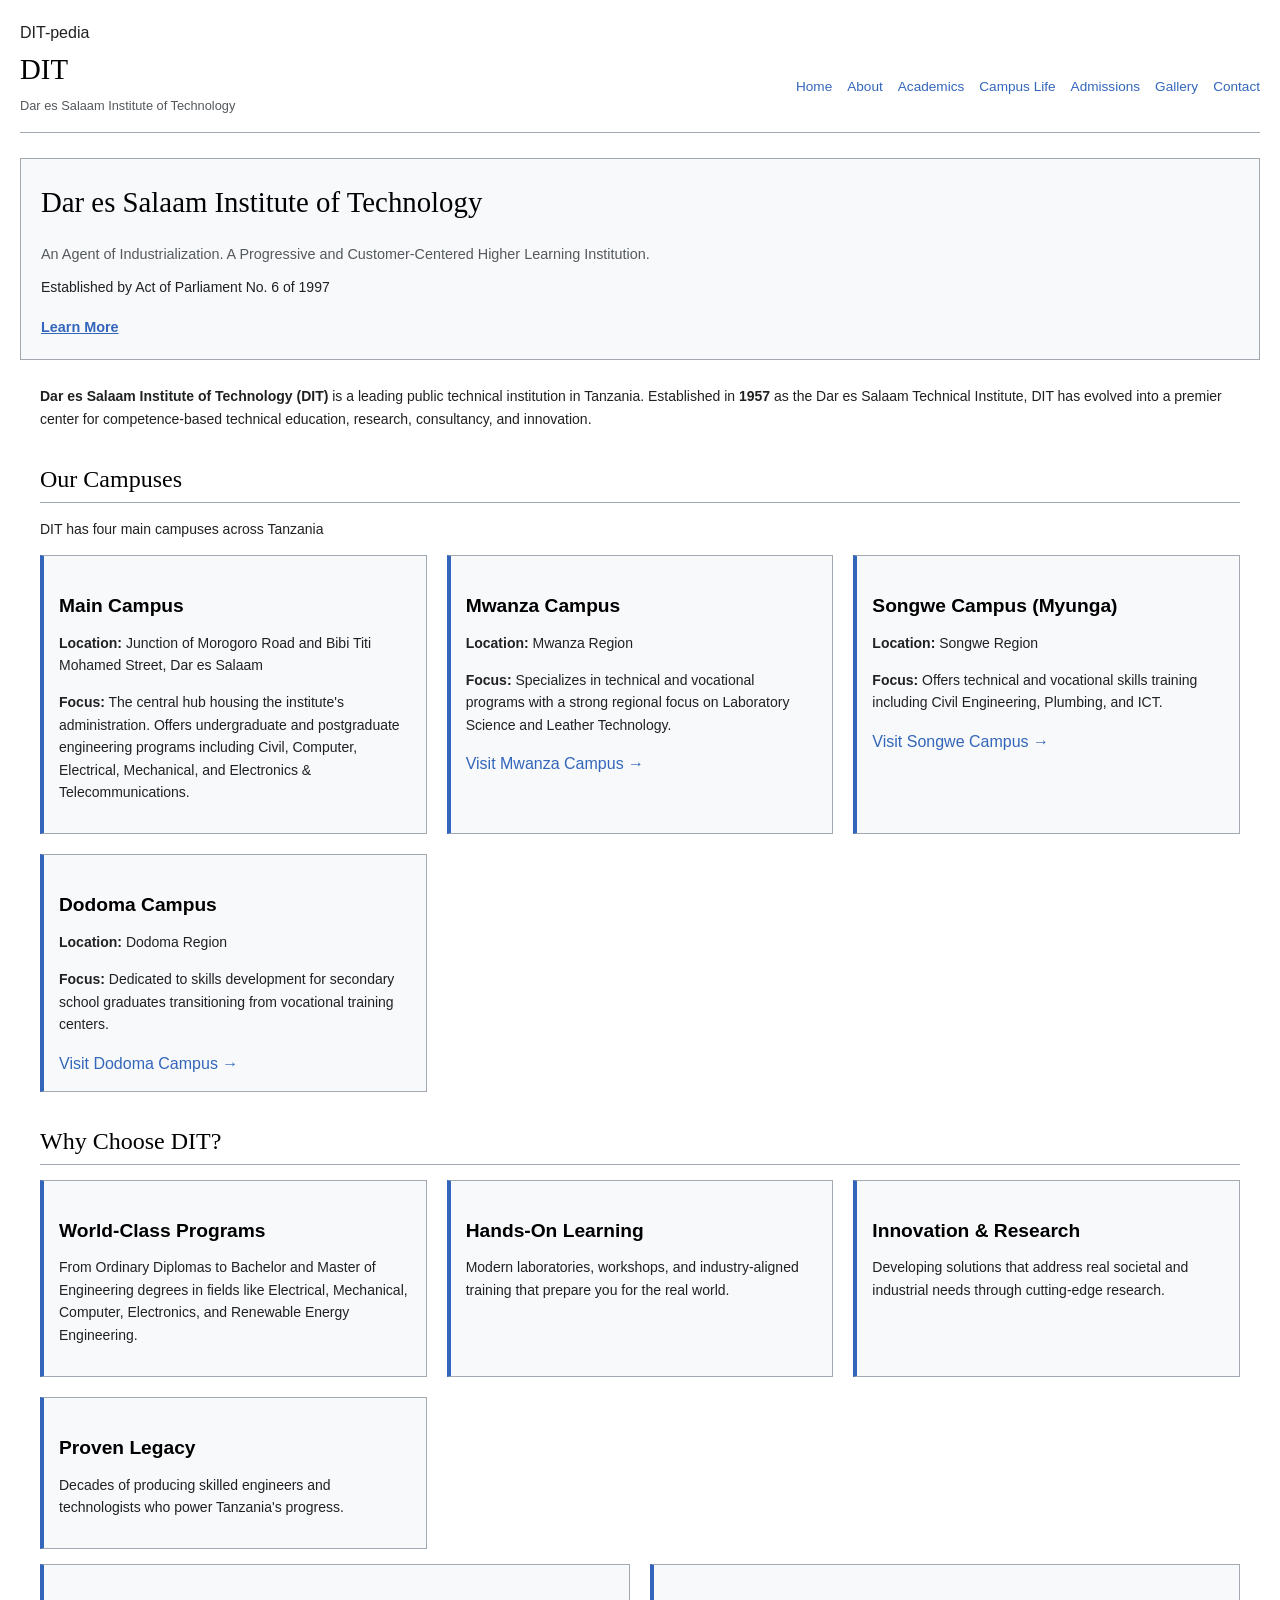
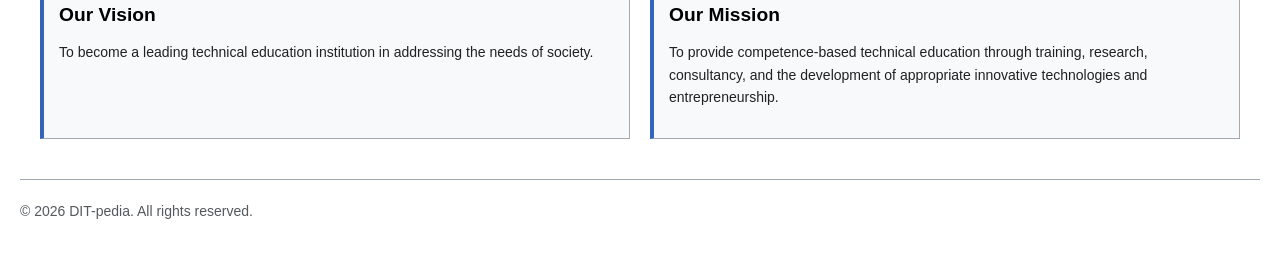
==== commit 4eedcc5f: "Update index.html" ====
--- a/index.html
+++ b/index.html
@@ -8,6 +8,11 @@
 </head>
 <body>
 
+    <div class="top-strip">
+    <div class="left">
+        <span class="logo-text">DIT-pedia</span>
+    </div>
+    
     <!-- navigation -->
     <header>
         <div class="header-container">
@@ -29,10 +34,10 @@
         </div>
     </header>
 
-    <!-- body-->
+    <!-- MAIN body -->
     <main>
 
-        <!--slogan -->
+        <!-- Hero Section -->
         <section class="hero">
             <div class="hero-content">
                 <h2>Dar es Salaam Institute of Technology</h2>
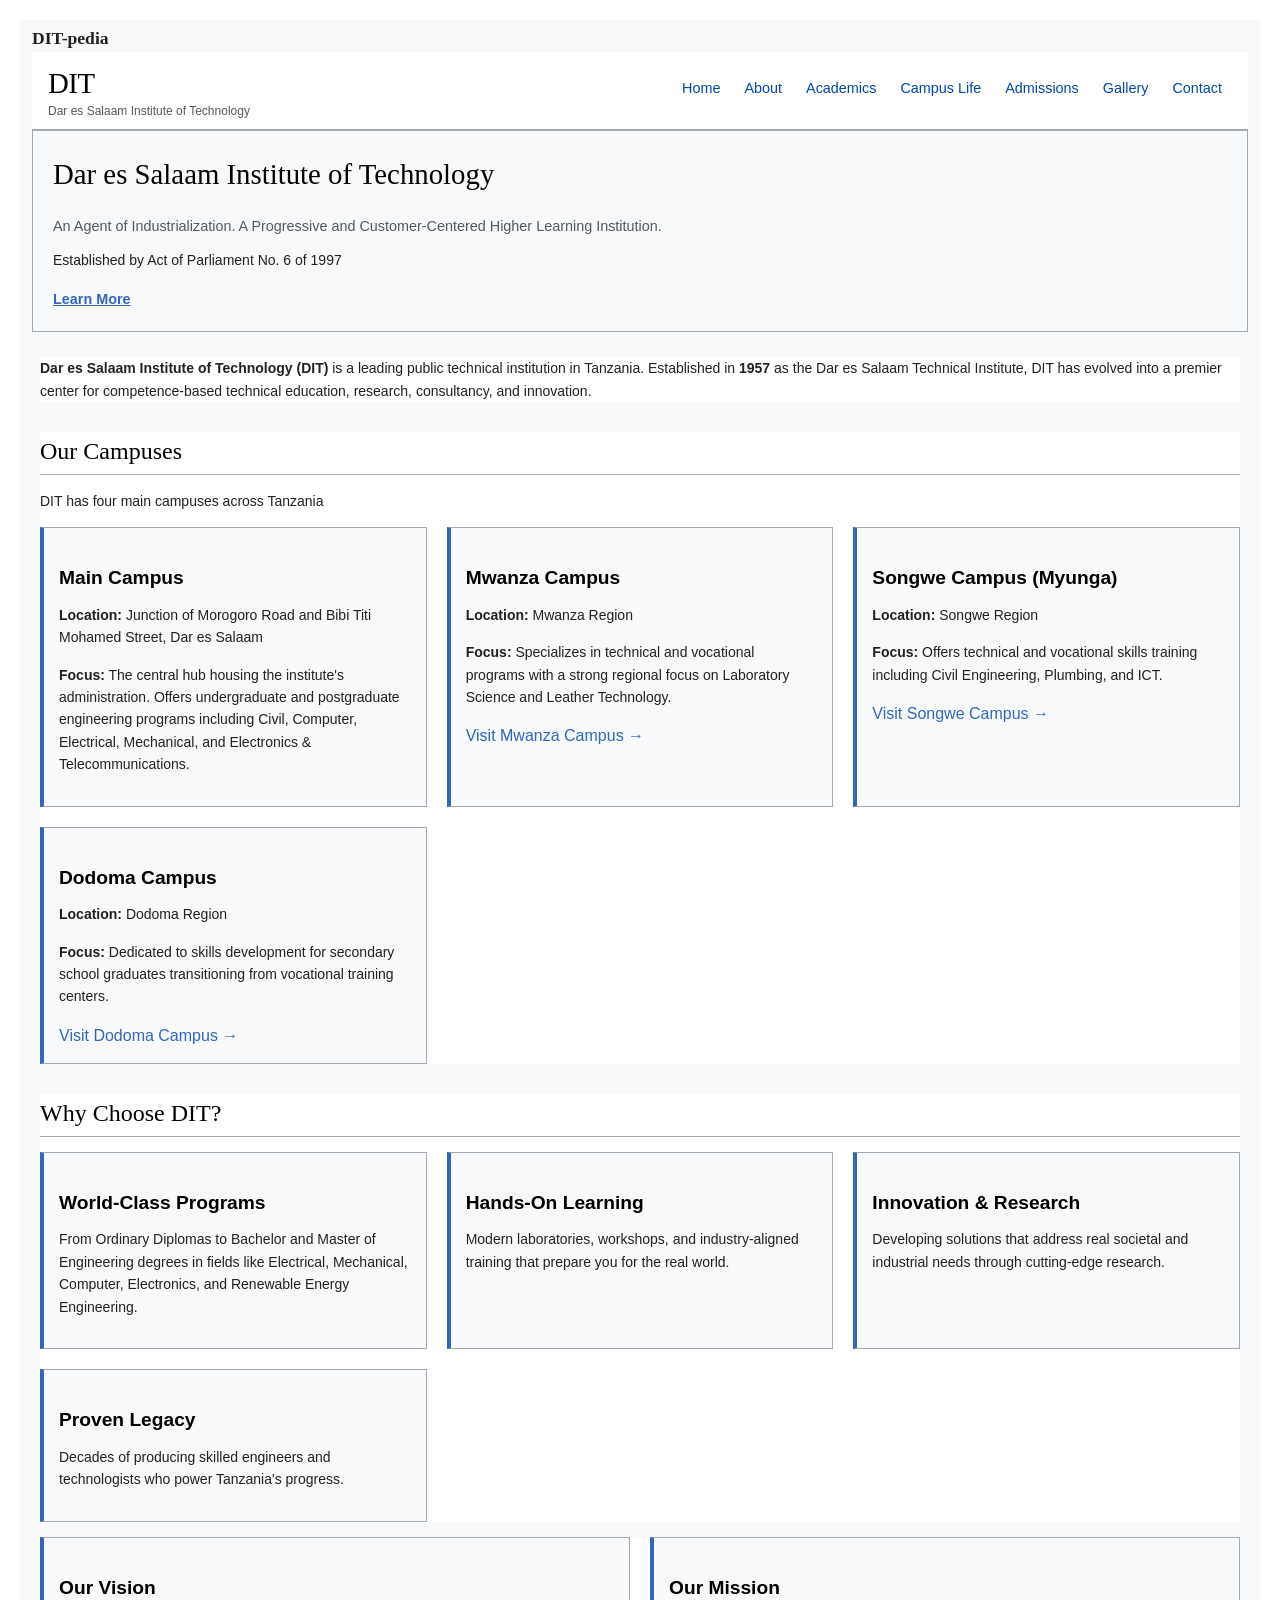
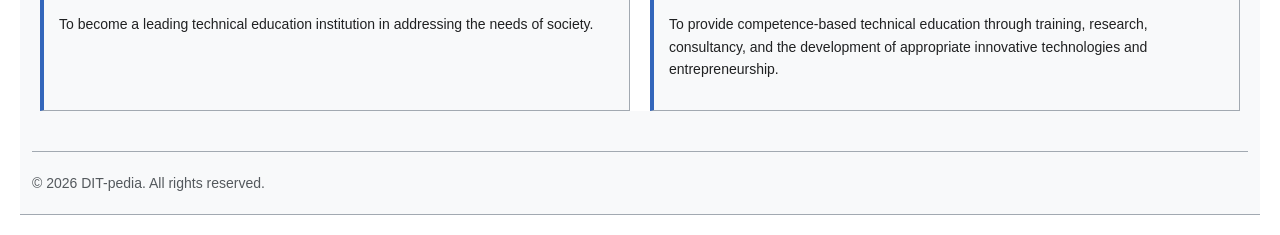
==== commit 6bdb4f23: "Update index.html" ====
--- a/index.html
+++ b/index.html
@@ -8,11 +8,11 @@
 </head>
 <body>
 
-    <div class="top-strip">
+       <div class="top-strip">
     <div class="left">
         <span class="logo-text">DIT-pedia</span>
     </div>
-    
+           
     <!-- navigation -->
     <header>
         <div class="header-container">
@@ -34,10 +34,10 @@
         </div>
     </header>
 
-    <!-- MAIN body -->
+    <!-- body-->
     <main>
 
-        <!-- Hero Section -->
+        <!--slogan -->
         <section class="hero">
             <div class="hero-content">
                 <h2>Dar es Salaam Institute of Technology</h2>
--- a/css/style.css
+++ b/css/style.css
@@ -3,7 +3,7 @@
    Wikipedia-Style Minimalistic Stylesheet
    ============================================ */
 
-/* ===== RESET & BASE ===== */
+/* the base of all */
 * {
     margin: 0;
     padding: 0;
@@ -38,46 +38,76 @@
     color: #5b286f;
 }
 
+/*top strip*/
+.top-strip {
+  background: #f8f9fa;
+  border-bottom: 1px solid #a2a9b1;
+  padding: 4px 12px;
+}
+
+.logo-text {
+  font-family: 'Linux Libertine', Georgia, 'Times New Roman', serif;
+  font-size: 1.1rem;
+  font-weight: bold;
+  color: #202122;
+}
+
 /* ===== HEADER & NAVIGATION ===== */
 header {
-    border-bottom: 1px solid #a2a9b1;
-    padding-bottom: 15px;
-    margin-bottom: 25px;
+  background: #ffffff;
+  border-bottom: 1px solid #a2a9b1;
+  font-family: sans-serif;
 }
 
 .header-container {
-    display: flex;
-    justify-content: space-between;
-    align-items: flex-end;
+  display: flex;
+  align-items: center;
+  justify-content: space-between;
+  padding: 8px 16px;
 }
 
 .logo h1 {
-    font-size: 1.8rem;
-    font-weight: normal;
-    font-family: 'Georgia', serif;
-    color: #000000;
+  font-family: 'Linux Libertine', Georgia, 'Times New Roman', serif;
+  font-size: 1.8rem;
+  font-weight: normal;
+  color: #000;
+  margin: 0;
+  letter-spacing: -0.5px;
 }
 
 .logo span {
-    font-size: 0.8rem;
-    color: #54595d;
+  font-family: sans-serif;
+  font-size: 0.75rem;
+  color: #54595d;
+  display: block;
+  margin-top: -4px;
 }
 
 nav ul {
-    list-style: none;
-    display: flex;
-    gap: 15px;
+  list-style: none;
+  display: flex;
+  gap: 4px;
+  margin: 0;
+  padding: 0;
 }
 
 nav ul li a {
-    color: #36b;
-    font-size: 0.85rem;
-}
-
-nav ul li a.active {
-    font-weight: bold;
-    color: #202122;
-    text-decoration: none;
+  display: inline-block;
+  padding: 6px 10px;
+  color: #0645ad;
+  text-decoration: none;
+  font-size: 0.9rem;
+  border-radius: 2px;
+  transition: background 0.15s ease;
+}
+
+nav ul li a:hover {
+  background: #eaecf0;
+  text-decoration: underline;
+}
+
+nav ul li a:visited {
+  color: #0b0080;
 }
 
 /* ===== WIKIPEDIA HEADINGS ===== */
